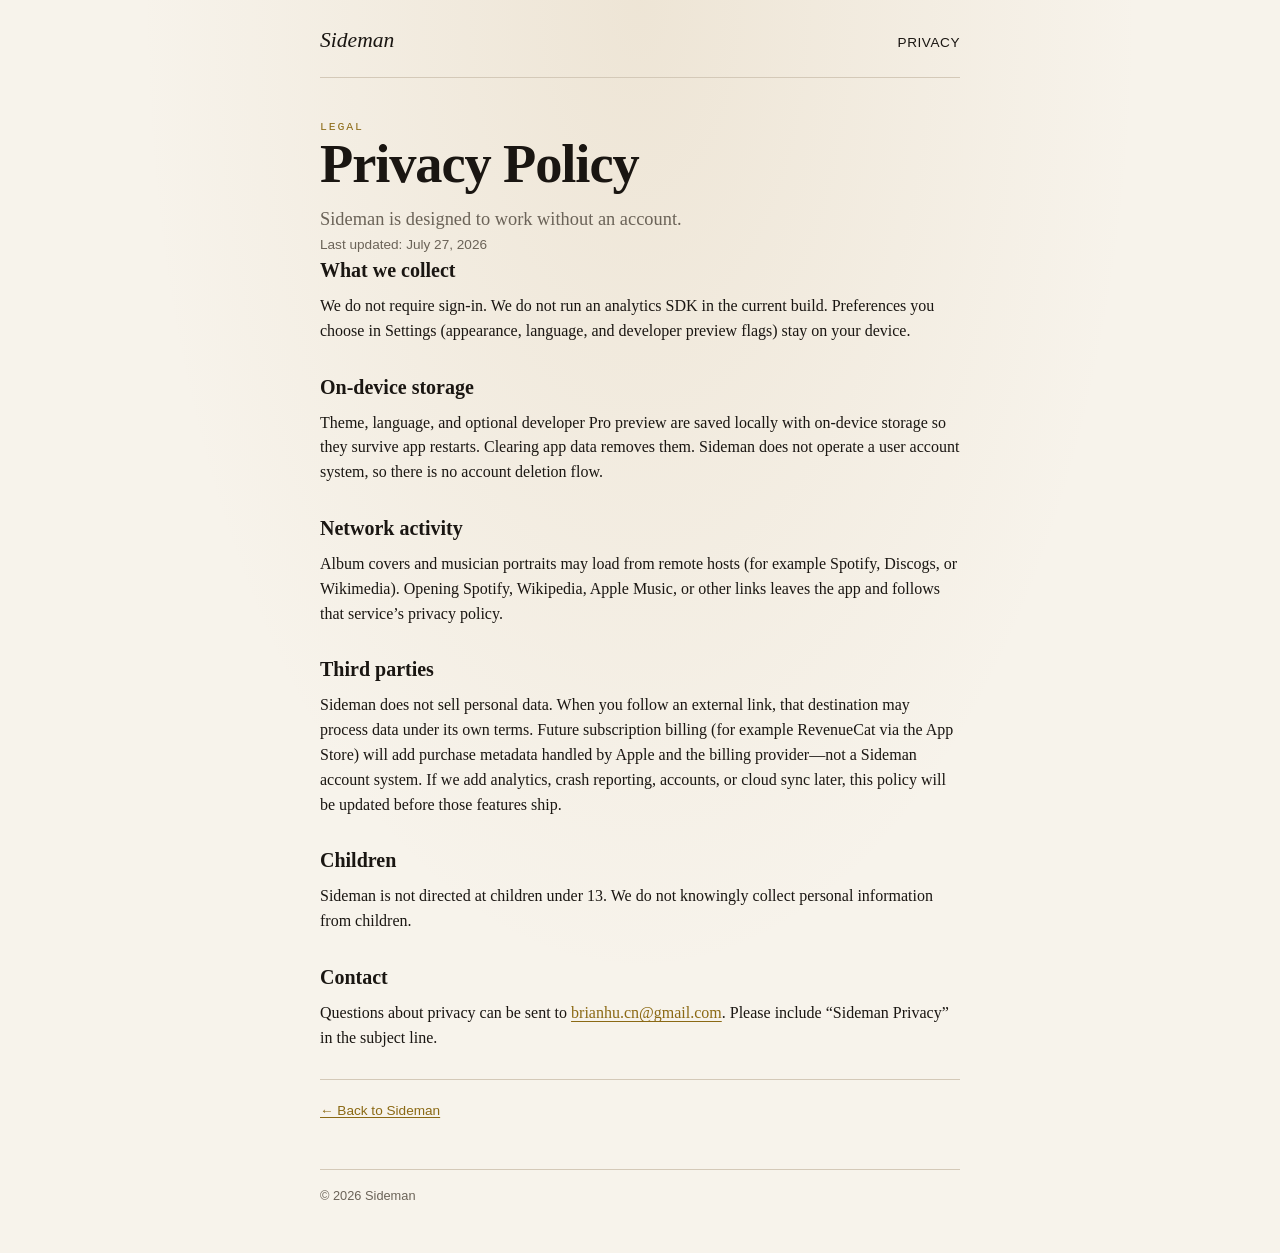
==== privacy/index.html @ 98cf2f9a "init" ====
<!DOCTYPE html>
<html lang="en">
  <head>
    <meta charset="utf-8" />
    <meta name="viewport" content="width=device-width, initial-scale=1" />
    <title>Privacy Policy — Sideman</title>
    <meta
      name="description"
      content="Privacy Policy for the Sideman mobile app."
    />
    <link rel="stylesheet" href="../styles.css" />
  </head>
  <body>
    <div class="page legal">
      <header class="site-header">
        <a class="brand" href="../">Sideman</a>
        <nav class="nav">
          <a aria-current="page" href="./">Privacy</a>
        </nav>
      </header>

      <article>
        <p class="kicker">Legal</p>
        <h1>Privacy Policy</h1>
        <p class="lede">Sideman is designed to work without an account.</p>
        <p class="updated">Last updated: July 27, 2026</p>

        <section>
          <h2>What we collect</h2>
          <p>
            We do not require sign-in. We do not run an analytics SDK in the
            current build. Preferences you choose in Settings (appearance,
            language, and developer preview flags) stay on your device.
          </p>
        </section>

        <section>
          <h2>On-device storage</h2>
          <p>
            Theme, language, and optional developer Pro preview are saved
            locally with on-device storage so they survive app restarts. Clearing
            app data removes them. Sideman does not operate a user account
            system, so there is no account deletion flow.
          </p>
        </section>

        <section>
          <h2>Network activity</h2>
          <p>
            Album covers and musician portraits may load from remote hosts (for
            example Spotify, Discogs, or Wikimedia). Opening Spotify, Wikipedia,
            Apple Music, or other links leaves the app and follows that
            service’s privacy policy.
          </p>
        </section>

        <section>
          <h2>Third parties</h2>
          <p>
            Sideman does not sell personal data. When you follow an external
            link, that destination may process data under its own terms. Future
            subscription billing (for example RevenueCat via the App Store) will
            add purchase metadata handled by Apple and the billing
            provider—not a Sideman account system. If we add analytics, crash
            reporting, accounts, or cloud sync later, this policy will be
            updated before those features ship.
          </p>
        </section>

        <section>
          <h2>Children</h2>
          <p>
            Sideman is not directed at children under 13. We do not knowingly
            collect personal information from children.
          </p>
        </section>

        <section>
          <h2>Contact</h2>
          <p>
            Questions about privacy can be sent to
            <a href="mailto:brianhu.cn@gmail.com">brianhu.cn@gmail.com</a>.
            Please include “Sideman Privacy” in the subject line.
          </p>
        </section>

        <p class="meta back">
          <a href="../">← Back to Sideman</a>
        </p>
      </article>

      <footer class="site-footer">
        <p>© <span id="year"></span> Sideman</p>
      </footer>
    </div>
    <script>
      document.getElementById('year').textContent = new Date().getFullYear();
    </script>
  </body>
</html>
---- styles.css ----
:root {
  --bg: #f7f3eb;
  --text: #1a1612;
  --muted: #6b6358;
  --accent: #8b6914;
  --border: #d4c9b8;
  --max: 40rem;
}

* {
  box-sizing: border-box;
}

html {
  -webkit-text-size-adjust: 100%;
}

body {
  margin: 0;
  min-height: 100vh;
  background:
    radial-gradient(ellipse at top, rgba(196, 165, 116, 0.18), transparent 55%),
    var(--bg);
  color: var(--text);
  font-family:
    'Iowan Old Style',
    'Palatino Linotype',
    Palatino,
    'Book Antiqua',
    Georgia,
    serif;
  line-height: 1.55;
}

a {
  color: var(--accent);
  text-decoration-thickness: 1px;
  text-underline-offset: 0.18em;
}

a:hover {
  color: var(--text);
}

.page {
  max-width: calc(var(--max) + 3rem);
  margin: 0 auto;
  padding: 1.5rem 1.5rem 3rem;
}

.site-header {
  display: flex;
  align-items: baseline;
  justify-content: space-between;
  gap: 1rem;
  padding-bottom: 1.25rem;
  border-bottom: 1px solid var(--border);
  margin-bottom: 2.5rem;
}

.brand {
  font-style: italic;
  font-size: 1.35rem;
  color: var(--text);
  text-decoration: none;
}

.nav a {
  font-family:
    'DM Sans',
    'Helvetica Neue',
    Helvetica,
    Arial,
    sans-serif;
  font-size: 0.85rem;
  letter-spacing: 0.04em;
  text-transform: uppercase;
  text-decoration: none;
  color: var(--muted);
}

.nav a[aria-current='page'],
.nav a:hover {
  color: var(--text);
}

.kicker {
  margin: 0 0 0.5rem;
  font-family:
    'JetBrains Mono',
    ui-monospace,
    SFMono-Regular,
    Menlo,
    monospace;
  font-size: 0.72rem;
  letter-spacing: 0.16em;
  text-transform: uppercase;
  color: var(--accent);
}

h1 {
  margin: 0 0 0.75rem;
  font-size: clamp(2.4rem, 7vw, 3.4rem);
  font-weight: 600;
  line-height: 1.05;
  letter-spacing: -0.02em;
}

h2 {
  margin: 0 0 0.5rem;
  font-size: 1.25rem;
  font-weight: 600;
}

.lede {
  margin: 0;
  max-width: 32rem;
  font-size: 1.15rem;
  color: var(--muted);
}

.updated,
.meta,
.note {
  font-family:
    'DM Sans',
    'Helvetica Neue',
    Helvetica,
    Arial,
    sans-serif;
  font-size: 0.85rem;
  color: var(--muted);
}

.updated {
  margin: 1rem 0 2rem;
}

.hero {
  padding: 2rem 0 4rem;
}

.hero .meta {
  margin-top: 2rem;
}

.legal section {
  margin-bottom: 1.75rem;
}

.legal p {
  margin: 0;
}

.legal section p + p {
  margin-top: 0.75rem;
}

.note {
  margin-top: 0.75rem !important;
  font-style: italic;
}

.back {
  margin-top: 2.5rem;
  padding-top: 1.25rem;
  border-top: 1px solid var(--border);
}

.site-footer {
  margin-top: 3rem;
  padding-top: 1rem;
  border-top: 1px solid var(--border);
}

.site-footer p {
  margin: 0;
  font-family:
    'DM Sans',
    'Helvetica Neue',
    Helvetica,
    Arial,
    sans-serif;
  font-size: 0.8rem;
  color: var(--muted);
}
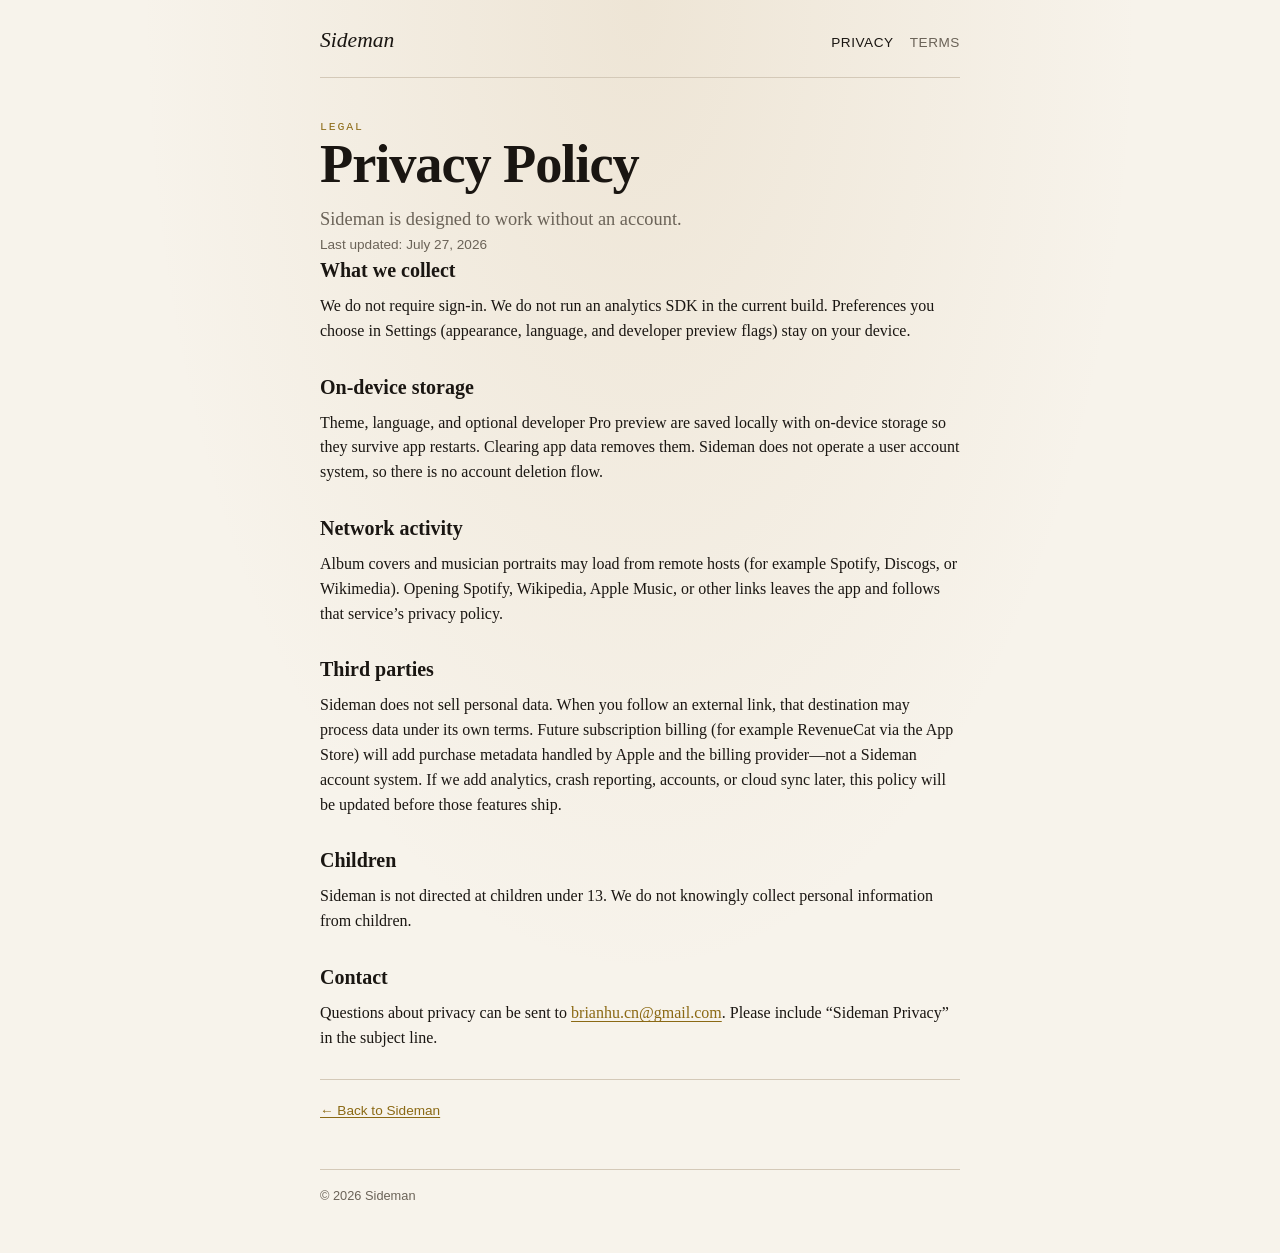
==== commit 3e544d41: "Add Terms of Use page and link it from the site nav. Co-authored-by: Cursor <cursoragent@cursor.com>" ====
--- a/privacy/index.html
+++ b/privacy/index.html
@@ -16,6 +16,7 @@
         <a class="brand" href="../">Sideman</a>
         <nav class="nav">
           <a aria-current="page" href="./">Privacy</a>
+          <a href="../terms/">Terms</a>
         </nav>
       </header>
 
--- a/styles.css
+++ b/styles.css
@@ -63,6 +63,12 @@
   font-size: 1.35rem;
   color: var(--text);
   text-decoration: none;
+}
+
+.nav {
+  display: flex;
+  gap: 1rem;
+  align-items: baseline;
 }
 
 .nav a {
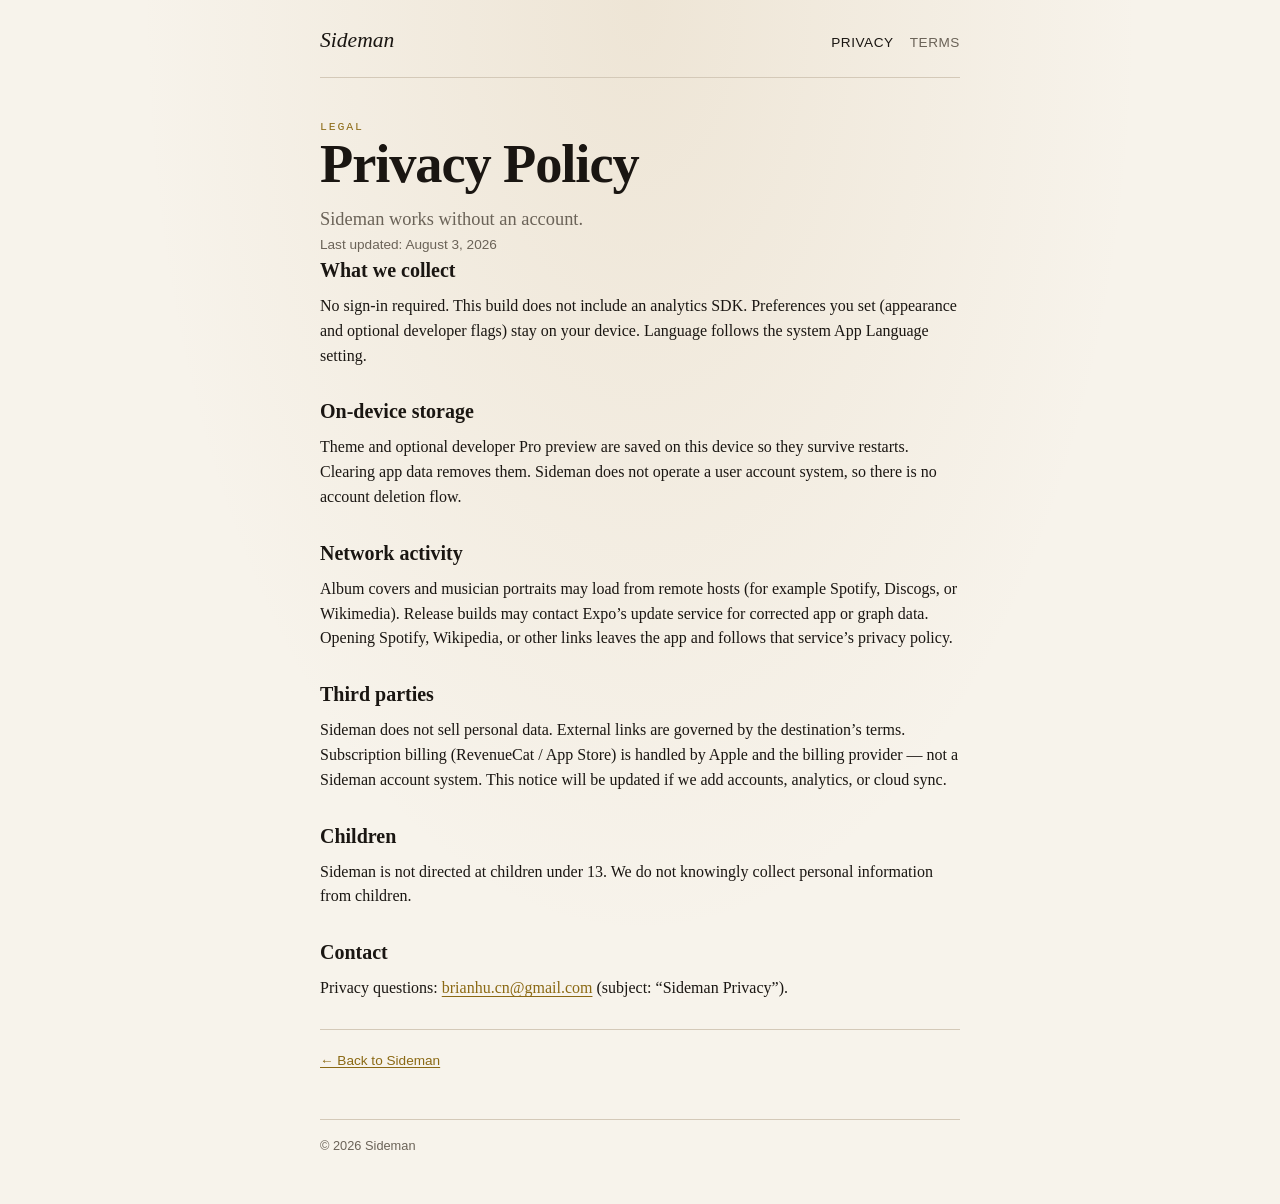
==== commit 9443e2f5: "Align Privacy/Terms copy with the in-app legal screens. Sync English body text with Sideman messages" ====
--- a/privacy/index.html
+++ b/privacy/index.html
@@ -23,25 +23,25 @@
       <article>
         <p class="kicker">Legal</p>
         <h1>Privacy Policy</h1>
-        <p class="lede">Sideman is designed to work without an account.</p>
-        <p class="updated">Last updated: July 27, 2026</p>
+        <p class="lede">Sideman works without an account.</p>
+        <p class="updated">Last updated: August 3, 2026</p>
 
         <section>
           <h2>What we collect</h2>
           <p>
-            We do not require sign-in. We do not run an analytics SDK in the
-            current build. Preferences you choose in Settings (appearance,
-            language, and developer preview flags) stay on your device.
+            No sign-in required. This build does not include an analytics SDK.
+            Preferences you set (appearance and optional developer flags) stay
+            on your device. Language follows the system App Language setting.
           </p>
         </section>
 
         <section>
           <h2>On-device storage</h2>
           <p>
-            Theme, language, and optional developer Pro preview are saved
-            locally with on-device storage so they survive app restarts. Clearing
-            app data removes them. Sideman does not operate a user account
-            system, so there is no account deletion flow.
+            Theme and optional developer Pro preview are saved on this device so
+            they survive restarts. Clearing app data removes them. Sideman does
+            not operate a user account system, so there is no account deletion
+            flow.
           </p>
         </section>
 
@@ -49,8 +49,9 @@
           <h2>Network activity</h2>
           <p>
             Album covers and musician portraits may load from remote hosts (for
-            example Spotify, Discogs, or Wikimedia). Opening Spotify, Wikipedia,
-            Apple Music, or other links leaves the app and follows that
+            example Spotify, Discogs, or Wikimedia). Release builds may contact
+            Expo’s update service for corrected app or graph data. Opening
+            Spotify, Wikipedia, or other links leaves the app and follows that
             service’s privacy policy.
           </p>
         </section>
@@ -58,13 +59,11 @@
         <section>
           <h2>Third parties</h2>
           <p>
-            Sideman does not sell personal data. When you follow an external
-            link, that destination may process data under its own terms. Future
-            subscription billing (for example RevenueCat via the App Store) will
-            add purchase metadata handled by Apple and the billing
-            provider—not a Sideman account system. If we add analytics, crash
-            reporting, accounts, or cloud sync later, this policy will be
-            updated before those features ship.
+            Sideman does not sell personal data. External links are governed by
+            the destination’s terms. Subscription billing (RevenueCat / App
+            Store) is handled by Apple and the billing provider — not a Sideman
+            account system. This notice will be updated if we add accounts,
+            analytics, or cloud sync.
           </p>
         </section>
 
@@ -79,9 +78,9 @@
         <section>
           <h2>Contact</h2>
           <p>
-            Questions about privacy can be sent to
-            <a href="mailto:brianhu.cn@gmail.com">brianhu.cn@gmail.com</a>.
-            Please include “Sideman Privacy” in the subject line.
+            Privacy questions:
+            <a href="mailto:brianhu.cn@gmail.com">brianhu.cn@gmail.com</a>
+            (subject: “Sideman Privacy”).
           </p>
         </section>
 
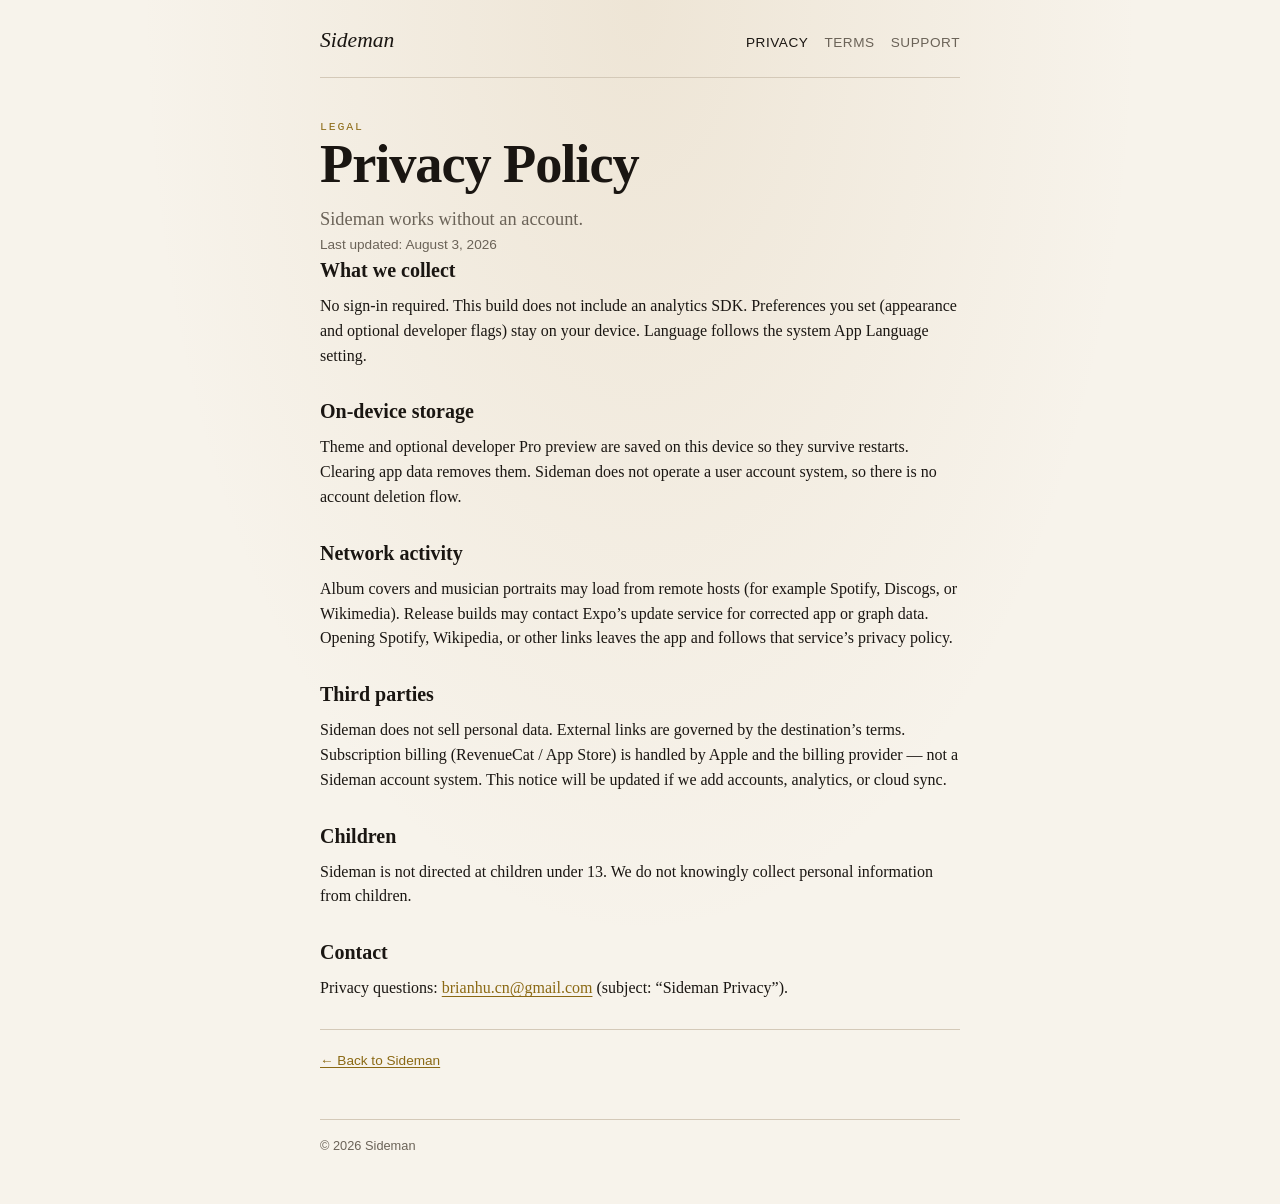
==== commit 3b1c04a3: "Add Support page for App Store listing links. Co-authored-by: Cursor <cursoragent@cursor.com>" ====
--- a/privacy/index.html
+++ b/privacy/index.html
@@ -17,6 +17,7 @@
         <nav class="nav">
           <a aria-current="page" href="./">Privacy</a>
           <a href="../terms/">Terms</a>
+          <a href="../support/">Support</a>
         </nav>
       </header>
 
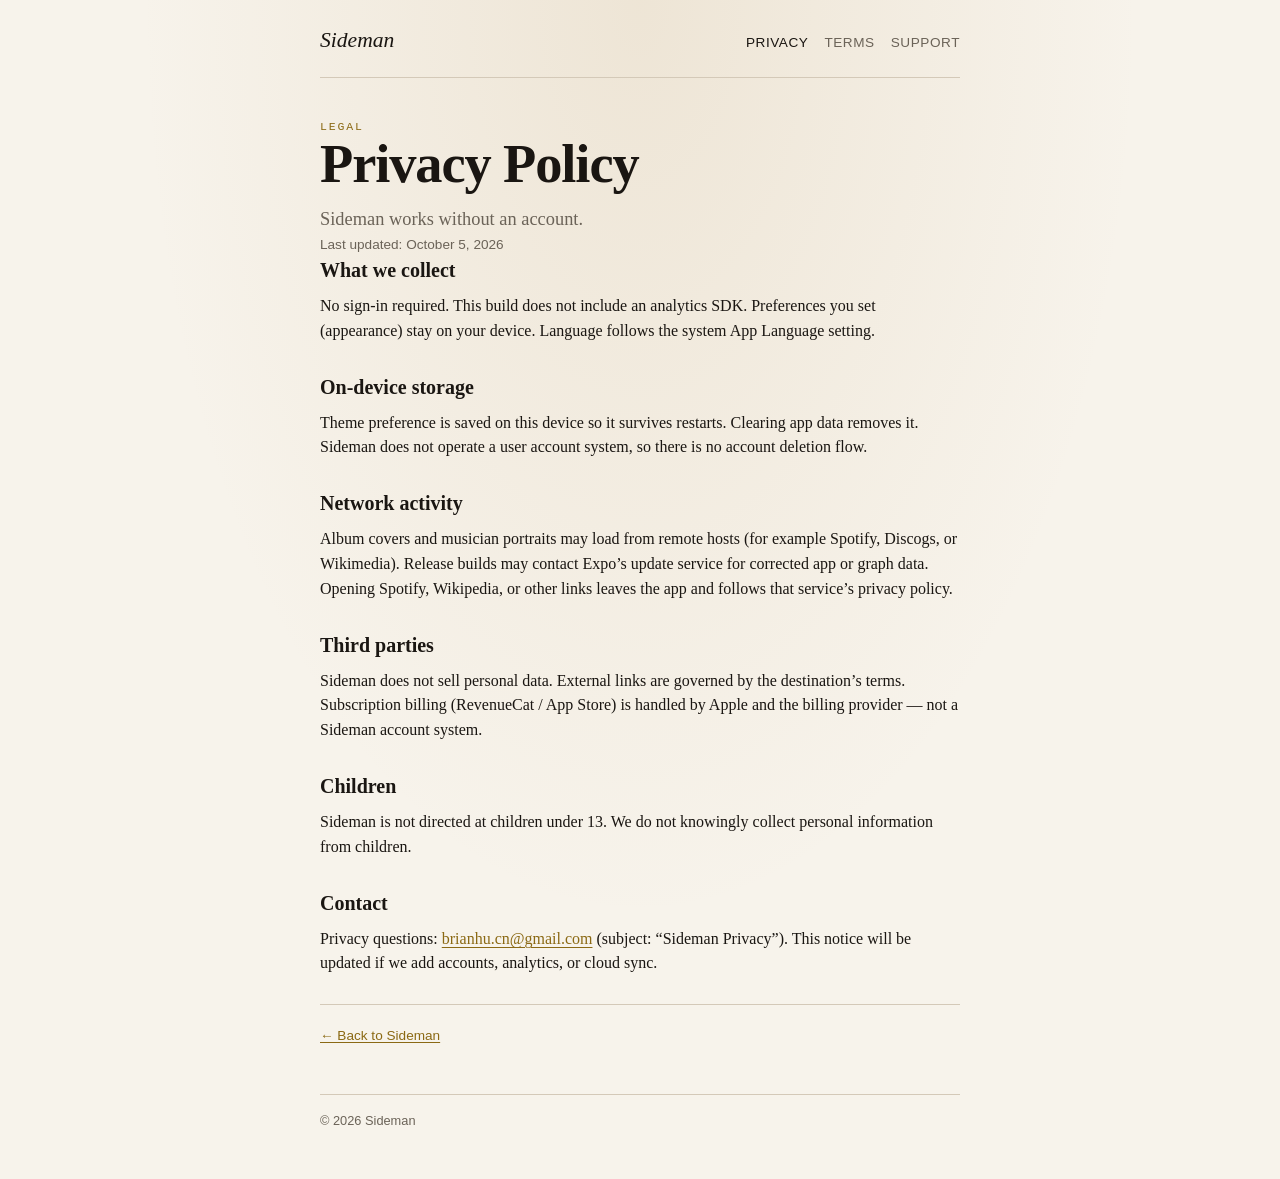
==== commit 9c66aea3: "Align privacy/terms/support copy with app; remove developer Pro preview Drop outdated optional devel" ====
--- a/privacy/index.html
+++ b/privacy/index.html
@@ -25,24 +25,23 @@
         <p class="kicker">Legal</p>
         <h1>Privacy Policy</h1>
         <p class="lede">Sideman works without an account.</p>
-        <p class="updated">Last updated: August 3, 2026</p>
+        <p class="updated">Last updated: October 5, 2026</p>
 
         <section>
           <h2>What we collect</h2>
           <p>
             No sign-in required. This build does not include an analytics SDK.
-            Preferences you set (appearance and optional developer flags) stay
-            on your device. Language follows the system App Language setting.
+            Preferences you set (appearance) stay on your device. Language
+            follows the system App Language setting.
           </p>
         </section>
 
         <section>
           <h2>On-device storage</h2>
           <p>
-            Theme and optional developer Pro preview are saved on this device so
-            they survive restarts. Clearing app data removes them. Sideman does
-            not operate a user account system, so there is no account deletion
-            flow.
+            Theme preference is saved on this device so it survives restarts.
+            Clearing app data removes it. Sideman does not operate a user
+            account system, so there is no account deletion flow.
           </p>
         </section>
 
@@ -63,8 +62,7 @@
             Sideman does not sell personal data. External links are governed by
             the destination’s terms. Subscription billing (RevenueCat / App
             Store) is handled by Apple and the billing provider — not a Sideman
-            account system. This notice will be updated if we add accounts,
-            analytics, or cloud sync.
+            account system.
           </p>
         </section>
 
@@ -81,7 +79,8 @@
           <p>
             Privacy questions:
             <a href="mailto:brianhu.cn@gmail.com">brianhu.cn@gmail.com</a>
-            (subject: “Sideman Privacy”).
+            (subject: “Sideman Privacy”). This notice will be updated if we add
+            accounts, analytics, or cloud sync.
           </p>
         </section>
 
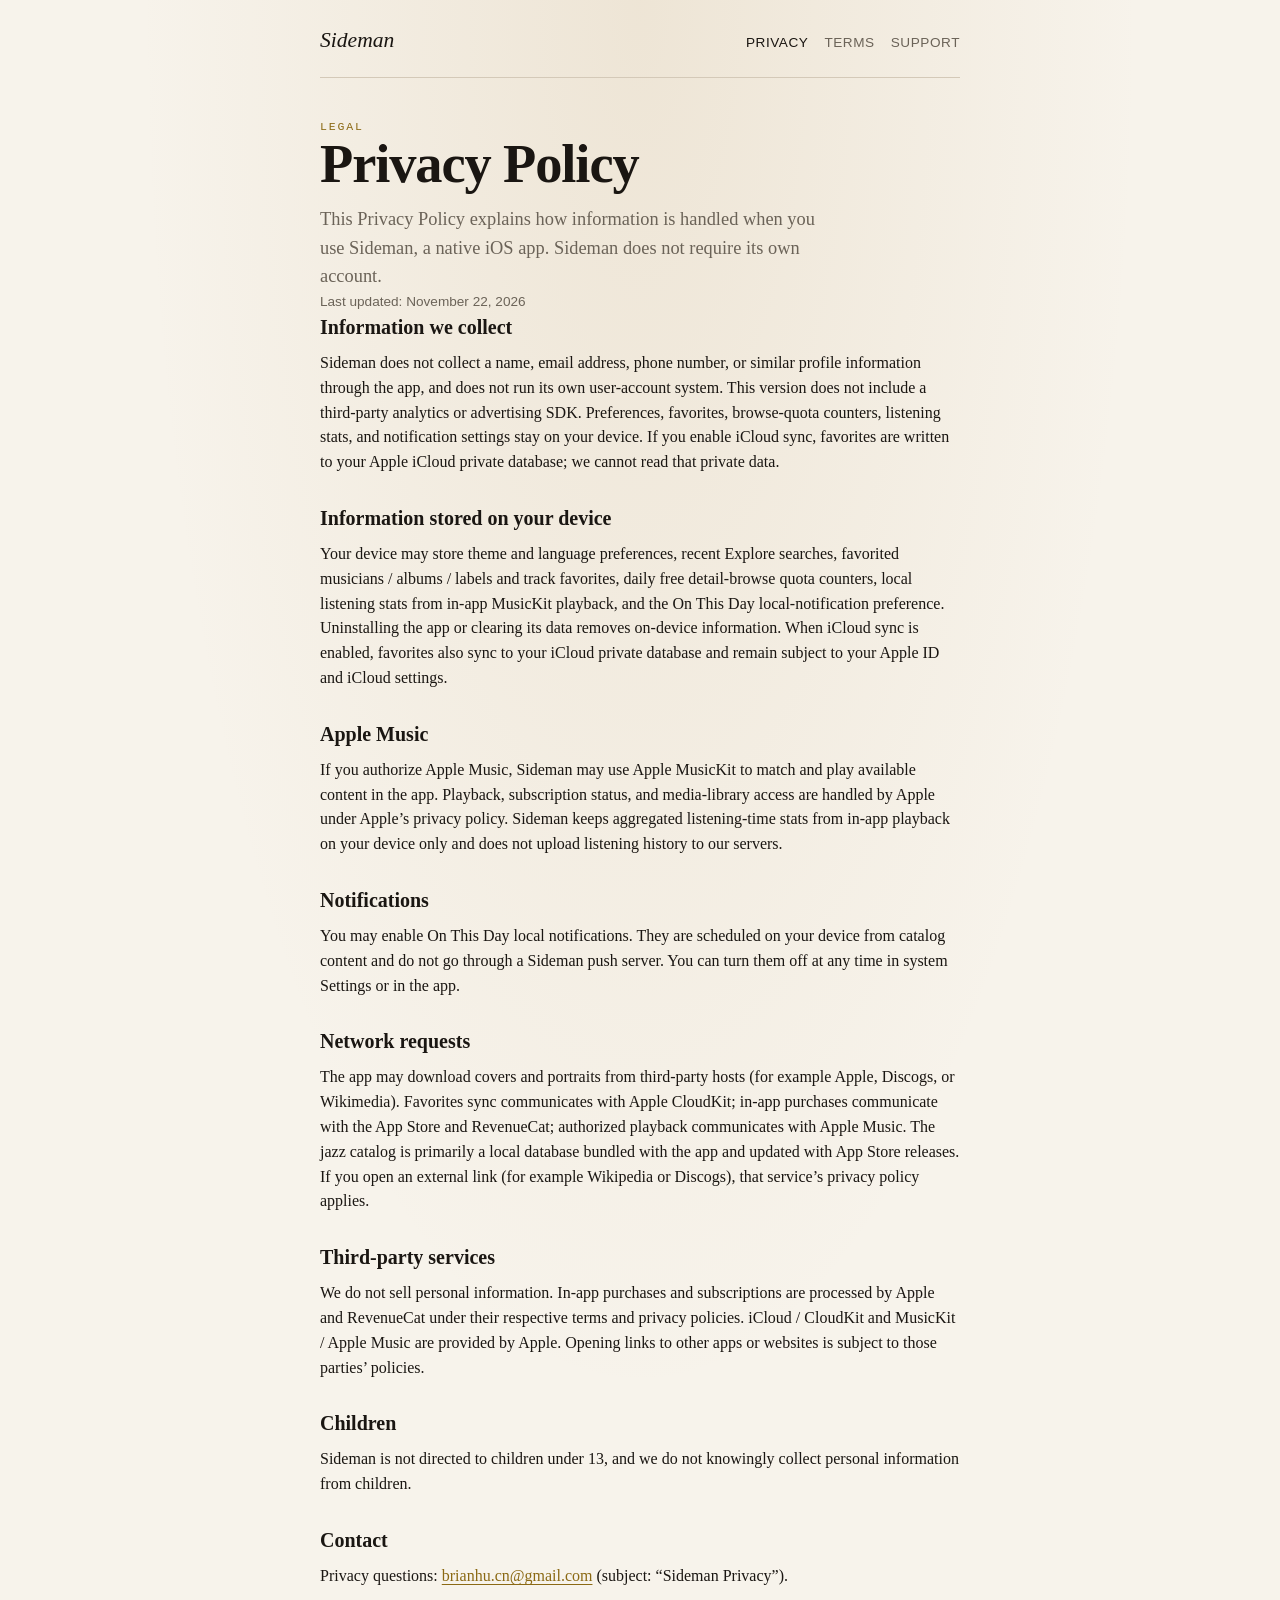
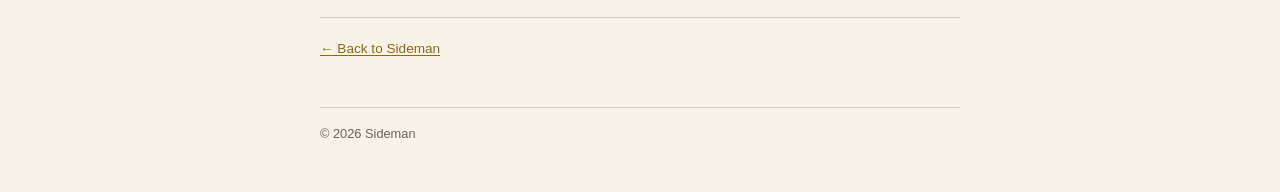
==== commit 5a67cf65: "Align Privacy, Terms, and Support with the native SwiftUI app. Drop Expo/graph wording; document Mus" ====
--- a/privacy/index.html
+++ b/privacy/index.html
@@ -6,7 +6,7 @@
     <title>Privacy Policy — Sideman</title>
     <meta
       name="description"
-      content="Privacy Policy for the Sideman mobile app."
+      content="Privacy Policy for Sideman, a native iOS pocket guide to jazz session credits."
     />
     <link rel="stylesheet" href="../styles.css" />
   </head>
@@ -24,53 +24,91 @@
       <article>
         <p class="kicker">Legal</p>
         <h1>Privacy Policy</h1>
-        <p class="lede">Sideman works without an account.</p>
-        <p class="updated">Last updated: October 5, 2026</p>
+        <p class="lede">
+          This Privacy Policy explains how information is handled when you use
+          Sideman, a native iOS app. Sideman does not require its own account.
+        </p>
+        <p class="updated">Last updated: November 22, 2026</p>
 
         <section>
-          <h2>What we collect</h2>
+          <h2>Information we collect</h2>
           <p>
-            No sign-in required. This build does not include an analytics SDK.
-            Preferences you set (appearance) stay on your device. Language
-            follows the system App Language setting.
+            Sideman does not collect a name, email address, phone number, or
+            similar profile information through the app, and does not run its
+            own user-account system. This version does not include a third-party
+            analytics or advertising SDK. Preferences, favorites, browse-quota
+            counters, listening stats, and notification settings stay on your
+            device. If you enable iCloud sync, favorites are written to your
+            Apple iCloud private database; we cannot read that private data.
           </p>
         </section>
 
         <section>
-          <h2>On-device storage</h2>
+          <h2>Information stored on your device</h2>
           <p>
-            Theme preference is saved on this device so it survives restarts.
-            Clearing app data removes it. Sideman does not operate a user
-            account system, so there is no account deletion flow.
+            Your device may store theme and language preferences, recent Explore
+            searches, favorited musicians / albums / labels and track favorites,
+            daily free detail-browse quota counters, local listening stats from
+            in-app MusicKit playback, and the On This Day local-notification
+            preference. Uninstalling the app or clearing its data removes
+            on-device information. When iCloud sync is enabled, favorites also
+            sync to your iCloud private database and remain subject to your
+            Apple ID and iCloud settings.
           </p>
         </section>
 
         <section>
-          <h2>Network activity</h2>
+          <h2>Apple Music</h2>
           <p>
-            Album covers and musician portraits may load from remote hosts (for
-            example Spotify, Discogs, or Wikimedia). Release builds may contact
-            Expo’s update service for corrected app or graph data. Opening
-            Spotify, Wikipedia, or other links leaves the app and follows that
-            service’s privacy policy.
+            If you authorize Apple Music, Sideman may use Apple MusicKit to
+            match and play available content in the app. Playback, subscription
+            status, and media-library access are handled by Apple under Apple’s
+            privacy policy. Sideman keeps aggregated listening-time stats from
+            in-app playback on your device only and does not upload listening
+            history to our servers.
           </p>
         </section>
 
         <section>
-          <h2>Third parties</h2>
+          <h2>Notifications</h2>
           <p>
-            Sideman does not sell personal data. External links are governed by
-            the destination’s terms. Subscription billing (RevenueCat / App
-            Store) is handled by Apple and the billing provider — not a Sideman
-            account system.
+            You may enable On This Day local notifications. They are scheduled
+            on your device from catalog content and do not go through a Sideman
+            push server. You can turn them off at any time in system Settings or
+            in the app.
+          </p>
+        </section>
+
+        <section>
+          <h2>Network requests</h2>
+          <p>
+            The app may download covers and portraits from third-party hosts
+            (for example Apple, Discogs, or Wikimedia). Favorites sync
+            communicates with Apple CloudKit; in-app purchases communicate with
+            the App Store and RevenueCat; authorized playback communicates with
+            Apple Music. The jazz catalog is primarily a local database bundled
+            with the app and updated with App Store releases. If you open an
+            external link (for example Wikipedia or Discogs), that service’s
+            privacy policy applies.
+          </p>
+        </section>
+
+        <section>
+          <h2>Third-party services</h2>
+          <p>
+            We do not sell personal information. In-app purchases and
+            subscriptions are processed by Apple and RevenueCat under their
+            respective terms and privacy policies. iCloud / CloudKit and
+            MusicKit / Apple Music are provided by Apple. Opening links to other
+            apps or websites is subject to those parties’ policies.
           </p>
         </section>
 
         <section>
           <h2>Children</h2>
           <p>
-            Sideman is not directed at children under 13. We do not knowingly
-            collect personal information from children.
+            Sideman is not directed to children under 13, and we do not
+            knowingly collect personal information from children.
           </p>
         </section>
 
@@ -78,9 +116,10 @@
           <h2>Contact</h2>
           <p>
             Privacy questions:
-            <a href="mailto:brianhu.cn@gmail.com">brianhu.cn@gmail.com</a>
-            (subject: “Sideman Privacy”). This notice will be updated if we add
-            accounts, analytics, or cloud sync.
+            <a href="mailto:brianhu.cn@gmail.com?subject=Sideman%20Privacy"
+              >brianhu.cn@gmail.com</a
+            >
+            (subject: “Sideman Privacy”).
           </p>
         </section>
 
